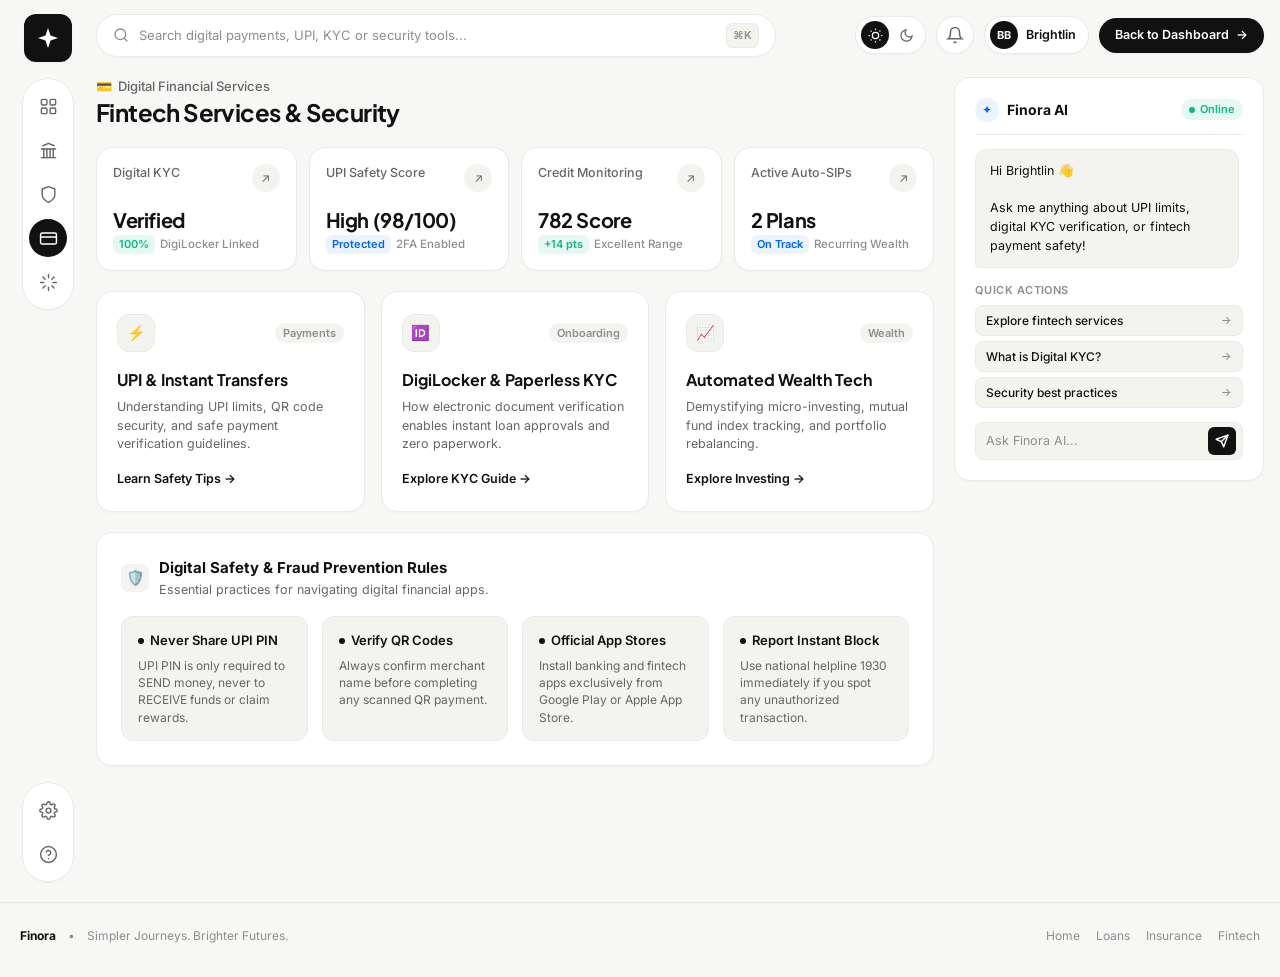
==== fintech.html @ ae412cf6 "feat: redesign Finora dashboard with minimalist SaaS UI, black CTAs, journey centerpiece and integra" ====
<!DOCTYPE html>
<html lang="en">
<head>
  <meta charset="UTF-8">
  <meta name="viewport" content="width=device-width, initial-scale=1.0">
  <meta name="description" content="Finora Fintech — Explore digital financial services, payments, and modern fintech tools with transparent AI guidance.">
  <meta name="theme-color" content="#F7F7F5">
  <title>Fintech Services — Finora | AI-Powered Financial Journeys</title>
  
  <!-- Core & Responsive Stylesheets -->
  <link rel="stylesheet" href="css/style.css">
  <link rel="stylesheet" href="css/responsive.css">
</head>
<body>

  <div class="app-container">

    <!-- MASTER DASHBOARD VIEWPORT -->
    <div class="dashboard-viewport">

      <!-- LEFT FLOATING SIDEBAR DOCK -->
      <aside class="sidebar-dock" aria-label="Finora Main Navigation">
        <!-- Logo Pill -->
        <a href="index.html" class="sidebar-logo-pill" aria-label="Finora Home">
          <svg class="sidebar-logo-svg" viewBox="0 0 24 24" fill="none" xmlns="http://www.w3.org/2000/svg">
            <path d="M12 2L14.5 9.5L22 12L14.5 14.5L12 22L9.5 14.5L2 12L9.5 9.5L12 2Z" fill="currentColor"/>
          </svg>
        </a>

        <!-- Primary Navigation Icons Container -->
        <nav class="sidebar-nav-container" aria-label="Platform Views">
          <a href="index.html" class="sidebar-btn" data-tooltip="Dashboard Overview" aria-label="Home Overview">
            <svg viewBox="0 0 24 24" fill="none" stroke="currentColor" stroke-linecap="round" stroke-linejoin="round">
              <rect x="3" y="3" width="7" height="7" rx="1.5"></rect>
              <rect x="14" y="3" width="7" height="7" rx="1.5"></rect>
              <rect x="14" y="14" width="7" height="7" rx="1.5"></rect>
              <rect x="3" y="14" width="7" height="7" rx="1.5"></rect>
            </svg>
          </a>

          <a href="loans.html" class="sidebar-btn" data-tooltip="Loans Journey" aria-label="Loans">
            <svg viewBox="0 0 24 24" fill="none" stroke="currentColor" stroke-linecap="round" stroke-linejoin="round">
              <line x1="3" y1="21" x2="21" y2="21"></line>
              <line x1="3" y1="10" x2="21" y2="10"></line>
              <polyline points="5 6 12 3 19 6"></polyline>
              <line x1="6" y1="10" x2="6" y2="21"></line>
              <line x1="10" y1="10" x2="10" y2="21"></line>
              <line x1="14" y1="10" x2="14" y2="21"></line>
              <line x1="18" y1="10" x2="18" y2="21"></line>
            </svg>
          </a>

          <a href="insurance.html" class="sidebar-btn" data-tooltip="Insurance Journey" aria-label="Insurance">
            <svg viewBox="0 0 24 24" fill="none" stroke="currentColor" stroke-linecap="round" stroke-linejoin="round">
              <path d="M12 22s8-4 8-10V5l-8-3-8 3v7c0 6 8 10 8 10z"></path>
            </svg>
          </a>

          <a href="fintech.html" class="sidebar-btn active" data-tooltip="Fintech Services" aria-current="page" aria-label="Fintech">
            <svg viewBox="0 0 24 24" fill="none" stroke="currentColor" stroke-linecap="round" stroke-linejoin="round">
              <rect x="2" y="5" width="20" height="14" rx="2"></rect>
              <line x1="2" y1="10" x2="22" y2="10"></line>
            </svg>
          </a>

          <a href="#aiSection" class="sidebar-btn" data-tooltip="Finora AI" id="sidebarAiTrigger" aria-label="AI Assistant">
            <svg viewBox="0 0 24 24" fill="none" stroke="currentColor" stroke-linecap="round" stroke-linejoin="round">
              <path d="M12 2v4M12 18v4M4.93 4.93l2.83 2.83M16.24 16.24l2.83 2.83M2 12h4M18 12h4M4.93 19.07l2.83-2.83M16.24 7.76l2.83-2.83"></path>
            </svg>
          </a>
        </nav>

        <!-- Sidebar Footer Controls -->
        <div class="sidebar-footer-nav" aria-label="Utility Controls">
          <button type="button" class="sidebar-btn" data-tooltip="Settings" aria-label="Settings">
            <svg viewBox="0 0 24 24" fill="none" stroke="currentColor" stroke-linecap="round" stroke-linejoin="round">
              <circle cx="12" cy="12" r="3"></circle>
              <path d="M19.4 15a1.65 1.65 0 0 0 .33 1.82l.06.06a2 2 0 0 1 0 2.83 2 2 0 0 1-2.83 0l-.06-.06a1.65 1.65 0 0 0-1.82-.33 1.65 1.65 0 0 0-1 1.51V21a2 2 0 0 1-2 2 2 2 0 0 1-2-2v-.09A1.65 1.65 0 0 0 9 19.4a1.65 1.65 0 0 0-1.82.33l-.06.06a2 2 0 0 1-2.83 0 2 2 0 0 1 0-2.83l.06-.06a1.65 1.65 0 0 0 .33-1.82 1.65 1.65 0 0 0-1.51-1H3a2 2 0 0 1-2-2 2 2 0 0 1 2-2h.09A1.65 1.65 0 0 0 4.6 9a1.65 1.65 0 0 0-.33-1.82l-.06-.06a2 2 0 0 1 0-2.83 2 2 0 0 1 2.83 0l.06.06a1.65 1.65 0 0 0 1.82.33H9a1.65 1.65 0 0 0 1-1.51V3a2 2 0 0 1 2-2 2 2 0 0 1 2 2v.09a1.65 1.65 0 0 0 1 1.51 1.65 1.65 0 0 0 1.82-.33l.06-.06a2 2 0 0 1 2.83 0 2 2 0 0 1 0 2.83l-.06.06a1.65 1.65 0 0 0-.33 1.82V9a1.65 1.65 0 0 0 1.51 1H21a2 2 0 0 1 2 2 2 2 0 0 1-2 2h-.09a1.65 1.65 0 0 0-1.51 1z"></path>
            </svg>
          </button>
          <button type="button" class="sidebar-btn" data-tooltip="Help & Documentation" aria-label="Help">
            <svg viewBox="0 0 24 24" fill="none" stroke="currentColor" stroke-linecap="round" stroke-linejoin="round">
              <circle cx="12" cy="12" r="10"></circle>
              <path d="M9.09 9a3 3 0 0 1 5.83 1c0 2-3 3-3 3"></path>
              <line x1="12" y1="17" x2="12.01" y2="17"></line>
            </svg>
          </button>
        </div>
      </aside>

      <!-- MAIN FLOW -->
      <div class="dashboard-main-flow">

        <!-- TOP PILL HEADER -->
        <header class="top-pill-header" role="banner">
          <div class="header-left-search">
            <div class="search-pill-container">
              <svg class="search-pill-icon" viewBox="0 0 24 24" fill="none" stroke="currentColor" stroke-width="2" stroke-linecap="round" stroke-linejoin="round">
                <circle cx="11" cy="11" r="8"></circle>
                <line x1="21" y1="21" x2="16.65" y2="16.65"></line>
              </svg>
              <input type="search" id="globalSearchInput" class="search-pill-input" placeholder="Search digital payments, UPI, KYC or security tools..." aria-label="Search topics">
              <span class="search-shortcut-badge">⌘K</span>
            </div>
          </div>

          <div class="header-right-actions">
            <!-- Day / Night Pill Toggle -->
            <div class="theme-pill-toggle" role="radiogroup" aria-label="Theme Selection">
              <button type="button" class="theme-mode-btn active" id="themeLightBtn" aria-label="Light Mode">
                <svg width="15" height="15" viewBox="0 0 24 24" fill="none" stroke="currentColor" stroke-width="2">
                  <circle cx="12" cy="12" r="5"></circle>
                  <line x1="12" y1="1" x2="12" y2="3"></line>
                  <line x1="12" y1="21" x2="12" y2="23"></line>
                  <line x1="4.22" y1="4.22" x2="5.64" y2="5.64"></line>
                  <line x1="18.36" y1="18.36" x2="19.78" y2="19.78"></line>
                  <line x1="1" y1="12" x2="3" y2="12"></line>
                  <line x1="21" y1="12" x2="23" y2="12"></line>
                  <line x1="4.22" y1="19.78" x2="5.64" y2="18.36"></line>
                  <line x1="18.36" y1="5.64" x2="19.78" y2="4.22"></line>
                </svg>
              </button>
              <button type="button" class="theme-mode-btn" id="themeDarkBtn" aria-label="Dark Mode">
                <svg width="15" height="15" viewBox="0 0 24 24" fill="none" stroke="currentColor" stroke-width="2">
                  <path d="M21 12.79A9 9 0 1 1 11.21 3 7 7 0 0 0 21 12.79z"></path>
                </svg>
              </button>
            </div>

            <!-- Notification -->
            <button type="button" class="header-icon-pill" aria-label="Notifications">
              <svg width="18" height="18" viewBox="0 0 24 24" fill="none" stroke="currentColor" stroke-width="2">
                <path d="M18 8A6 6 0 0 0 6 8c0 7-3 9-3 9h18s-3-2-3-9"></path>
                <path d="M13.73 21a2 2 0 0 1-3.46 0"></path>
              </svg>
            </button>

            <!-- User Profile Pill -->
            <div class="user-profile-pill" tabindex="0" role="button" aria-label="User Brightlin">
              <div class="user-avatar-circle">BB</div>
              <span class="user-pill-name">Brightlin</span>
            </div>

            <!-- Primary Black CTA -->
            <a href="index.html" class="header-action-btn-black">
              <span>Back to Dashboard</span>
              <span aria-hidden="true">→</span>
            </a>
          </div>
        </header>

        <!-- 2-COLUMN CONTAINER -->
        <div class="dashboard-grid-container">
          
          <main class="dashboard-center-column">
            
            <div class="dashboard-heading-row">
              <div class="dashboard-heading-group">
                <div class="dashboard-greeting-eyebrow">
                  <span>💳</span>
                  <span>Digital Financial Services</span>
                </div>
                <h1 class="dashboard-page-title">Fintech Services & Security</h1>
              </div>
            </div>

            <!-- 4-Card Overview Row -->
            <section class="metrics-row-grid">
              <article class="metric-card">
                <div class="metric-card-top">
                  <span class="metric-label">Digital KYC</span>
                  <span class="metric-arrow-badge">↗</span>
                </div>
                <div class="metric-value-group">
                  <span class="metric-main-value">Verified</span>
                  <div class="metric-sub-delta">
                    <span class="metric-delta-tag tag-green">100%</span>
                    <span>DigiLocker Linked</span>
                  </div>
                </div>
              </article>

              <article class="metric-card">
                <div class="metric-card-top">
                  <span class="metric-label">UPI Safety Score</span>
                  <span class="metric-arrow-badge">↗</span>
                </div>
                <div class="metric-value-group">
                  <span class="metric-main-value">High (98/100)</span>
                  <div class="metric-sub-delta">
                    <span class="metric-delta-tag tag-blue">Protected</span>
                    <span>2FA Enabled</span>
                  </div>
                </div>
              </article>

              <article class="metric-card">
                <div class="metric-card-top">
                  <span class="metric-label">Credit Monitoring</span>
                  <span class="metric-arrow-badge">↗</span>
                </div>
                <div class="metric-value-group">
                  <span class="metric-main-value">782 Score</span>
                  <div class="metric-sub-delta">
                    <span class="metric-delta-tag tag-green">+14 pts</span>
                    <span>Excellent Range</span>
                  </div>
                </div>
              </article>

              <article class="metric-card">
                <div class="metric-card-top">
                  <span class="metric-label">Active Auto-SIPs</span>
                  <span class="metric-arrow-badge">↗</span>
                </div>
                <div class="metric-value-group">
                  <span class="metric-main-value">2 Plans</span>
                  <div class="metric-sub-delta">
                    <span class="metric-delta-tag tag-blue">On Track</span>
                    <span>Recurring Wealth</span>
                  </div>
                </div>
              </article>
            </section>

            <!-- Product Areas -->
            <section class="product-areas-grid">
              <div class="product-saas-card">
                <div class="product-card-top-row">
                  <div class="product-icon-wrap">⚡</div>
                  <span class="product-badge-subtle">Payments</span>
                </div>
                <div class="product-card-body">
                  <h3 class="product-card-title">UPI & Instant Transfers</h3>
                  <p class="product-card-desc">Understanding UPI limits, QR code security, and safe payment verification guidelines.</p>
                </div>
                <div class="product-card-action-link">
                  <span>Learn Safety Tips →</span>
                </div>
              </div>

              <div class="product-saas-card">
                <div class="product-card-top-row">
                  <div class="product-icon-wrap">🆔</div>
                  <span class="product-badge-subtle">Onboarding</span>
                </div>
                <div class="product-card-body">
                  <h3 class="product-card-title">DigiLocker & Paperless KYC</h3>
                  <p class="product-card-desc">How electronic document verification enables instant loan approvals and zero paperwork.</p>
                </div>
                <div class="product-card-action-link">
                  <span>Explore KYC Guide →</span>
                </div>
              </div>

              <div class="product-saas-card">
                <div class="product-card-top-row">
                  <div class="product-icon-wrap">📈</div>
                  <span class="product-badge-subtle">Wealth</span>
                </div>
                <div class="product-card-body">
                  <h3 class="product-card-title">Automated Wealth Tech</h3>
                  <p class="product-card-desc">Demystifying micro-investing, mutual fund index tracking, and portfolio rebalancing.</p>
                </div>
                <div class="product-card-action-link">
                  <span>Explore Investing →</span>
                </div>
              </div>
            </section>

            <!-- Transparency Card -->
            <section class="transparency-clean-card">
              <div class="transparency-header">
                <div class="transparency-icon">🛡️</div>
                <div class="transparency-title-wrap">
                  <h2 class="transparency-title">Digital Safety & Fraud Prevention Rules</h2>
                  <p class="transparency-sub">Essential practices for navigating digital financial apps.</p>
                </div>
              </div>

              <div class="transparency-grid-4">
                <div class="transparency-item">
                  <h3 class="transparency-item-title">Never Share UPI PIN</h3>
                  <p class="transparency-item-desc">UPI PIN is only required to SEND money, never to RECEIVE funds or claim rewards.</p>
                </div>
                <div class="transparency-item">
                  <h3 class="transparency-item-title">Verify QR Codes</h3>
                  <p class="transparency-item-desc">Always confirm merchant name before completing any scanned QR payment.</p>
                </div>
                <div class="transparency-item">
                  <h3 class="transparency-item-title">Official App Stores</h3>
                  <p class="transparency-item-desc">Install banking and fintech apps exclusively from Google Play or Apple App Store.</p>
                </div>
                <div class="transparency-item">
                  <h3 class="transparency-item-title">Report Instant Block</h3>
                  <p class="transparency-item-desc">Use national helpline 1930 immediately if you spot any unauthorized transaction.</p>
                </div>
              </div>
            </section>

          </main>

          <!-- RIGHT COLUMN AI COMPANION -->
          <aside class="dashboard-right-column" id="aiSection">
            <div class="ai-companion-card">
              <div class="ai-card-header">
                <div class="ai-header-brand">
                  <div class="ai-sparkle-dot">✦</div>
                  <span class="ai-card-title">Finora AI</span>
                </div>
                <div class="ai-status-badge">
                  <span class="ai-status-pulse"></span>
                  <span>Online</span>
                </div>
              </div>

              <div class="ai-dialogue-body" id="homeAiChatBody">
                <div class="ai-msg-bubble">
                  Hi Brightlin 👋<br><br>
                  Ask me anything about UPI limits, digital KYC verification, or fintech payment safety!
                </div>
              </div>

              <div class="ai-chips-container">
                <span class="ai-chips-label">Quick actions</span>
                <div class="ai-chips-list">
                  <button type="button" class="ai-chip-pill" data-intent="Explore fintech">
                    <span>Explore fintech services</span>
                    <span class="chip-arrow">→</span>
                  </button>
                  <button type="button" class="ai-chip-pill" data-intent="Explain a financial term">
                    <span>What is Digital KYC?</span>
                    <span class="chip-arrow">→</span>
                  </button>
                  <button type="button" class="ai-chip-pill" data-intent="Help me prepare">
                    <span>Security best practices</span>
                    <span class="chip-arrow">→</span>
                  </button>
                </div>
              </div>

              <form class="ai-chat-input-form" id="homeAiForm">
                <input type="text" id="homeAiInput" class="ai-chat-text-input" placeholder="Ask Finora AI...">
                <button type="submit" class="ai-send-btn-black" aria-label="Send">
                  <svg width="14" height="14" viewBox="0 0 24 24" fill="none" stroke="currentColor" stroke-width="2.5" stroke-linecap="round" stroke-linejoin="round">
                    <line x1="22" y1="2" x2="11" y2="13"></line>
                    <polygon points="22 2 15 22 11 13 2 9 22 2"></polygon>
                  </svg>
                </button>
              </form>
            </div>
          </aside>

        </div>

      </div>

    </div>

    <!-- FOOTER -->
    <footer class="dashboard-site-footer">
      <div class="footer-left-brand">
        <span class="footer-brand-title">Finora</span>
        <span>•</span>
        <span>Simpler Journeys. Brighter Futures.</span>
      </div>
      <nav class="footer-nav-links">
        <a href="index.html">Home</a>
        <a href="loans.html">Loans</a>
        <a href="insurance.html">Insurance</a>
        <a href="fintech.html">Fintech</a>
      </nav>
    </footer>

    <!-- MOBILE DOCK -->
    <nav class="mobile-bottom-dock">
      <a href="index.html" class="mobile-dock-btn">
        <svg viewBox="0 0 24 24" fill="none" stroke="currentColor" stroke-width="2">
          <rect x="3" y="3" width="7" height="7" rx="1.5"></rect>
          <rect x="14" y="3" width="7" height="7" rx="1.5"></rect>
          <rect x="14" y="14" width="7" height="7" rx="1.5"></rect>
          <rect x="3" y="14" width="7" height="7" rx="1.5"></rect>
        </svg>
        <span>Home</span>
      </a>
      <a href="loans.html" class="mobile-dock-btn">
        <svg viewBox="0 0 24 24" fill="none" stroke="currentColor" stroke-width="2">
          <line x1="3" y1="21" x2="21" y2="21"></line>
          <polyline points="5 6 12 3 19 6"></polyline>
        </svg>
        <span>Loans</span>
      </a>
      <a href="fintech.html" class="mobile-dock-btn active">
        <svg viewBox="0 0 24 24" fill="none" stroke="currentColor" stroke-width="2">
          <rect x="2" y="5" width="20" height="14" rx="2"></rect>
        </svg>
        <span>Fintech</span>
      </a>
    </nav>

  </div>

  <script src="js/main.js"></script>
</body>
</html>
---- css/style.css ----
/* ==========================================================================
   FINORA DESIGN SYSTEM & CORE STYLES — PREMIUM MINIMALIST SAAS EDITION
   Inspired by Reference High-End Dashboard Philosophy (Cilo Design)
   Predominantly White/Off-White Surfaces, Black Primary Controls,
   Crisp Typography, Generous White Space, Subtle Finora Accents.
   ========================================================================== */

@import url('https://fonts.googleapis.com/css2?family=Inter:wght@300;400;500;600;700;800&family=Plus+Jakarta+Sans:wght@400;500;600;700;800&display=swap');

/* --------------------------------------------------------------------------
   1. CSS VARIABLES & DESIGN TOKENS
   -------------------------------------------------------------------------- */
:root {
  /* Surface & Background Colors */
  --bg-app: #F7F7F5;
  --bg-surface: #FFFFFF;
  --bg-surface-subtle: #F3F3F0;
  --bg-surface-hover: #ECECE8;
  --bg-pill: #FFFFFF;
  --bg-pill-active: #111111;

  /* Text & Typography Colors */
  --text-primary: #111111;
  --text-secondary: #666666;
  --text-muted: #8E8E8E;
  --text-light: #B5B5B5;
  --text-inverse: #FFFFFF;
  --text-inverse-muted: #A3A3A3;

  /* Primary Button & Control Colors */
  --btn-primary-bg: #111111;
  --btn-primary-text: #FFFFFF;
  --btn-primary-hover: #262626;
  --btn-primary-active: #000000;

  --btn-secondary-bg: #FFFFFF;
  --btn-secondary-border: #E2E2DC;
  --btn-secondary-text: #111111;
  --btn-secondary-hover: #F7F7F5;

  /* Subtle Finora Accents (Strictly Guidance & Indicators) */
  --accent-blue: #0066FF;
  --accent-blue-subtle: rgba(0, 102, 255, 0.08);
  --accent-cyan: #06B6D4;
  --accent-emerald: #10B981;
  --accent-emerald-subtle: rgba(16, 185, 129, 0.1);
  --accent-amber: #F59E0B;
  --accent-amber-subtle: rgba(245, 158, 11, 0.1);
  --accent-rose: #EF4444;
  --accent-rose-subtle: rgba(239, 68, 68, 0.1);

  /* Borders & Dividers */
  --border-subtle: #EAEAE6;
  --border-default: #E2E2DC;
  --border-strong: #D1D1C7;
  --border-focus: #111111;

  /* Shadows (Ultra-Soft & Elevated) */
  --shadow-xs: 0 1px 2px rgba(0, 0, 0, 0.03);
  --shadow-sm: 0 1px 3px rgba(0, 0, 0, 0.04), 0 1px 2px rgba(0, 0, 0, 0.02);
  --shadow-md: 0 4px 14px rgba(0, 0, 0, 0.04), 0 1px 3px rgba(0, 0, 0, 0.02);
  --shadow-lg: 0 10px 28px rgba(0, 0, 0, 0.06), 0 2px 6px rgba(0, 0, 0, 0.03);
  --shadow-float: 0 12px 36px rgba(0, 0, 0, 0.08);

  /* Radii */
  --radius-xs: 6px;
  --radius-sm: 8px;
  --radius-md: 12px;
  --radius-lg: 16px;
  --radius-xl: 20px;
  --radius-2xl: 28px;
  --radius-full: 9999px;

  /* Fonts */
  --font-base: 'Inter', -apple-system, BlinkMacSystemFont, 'Segoe UI', Roboto, sans-serif;
  --font-display: 'Plus Jakarta Sans', 'Inter', sans-serif;

  /* Layout Measurements */
  --header-height: 68px;
  --sidebar-width: 68px;
  --ai-panel-width: 340px;
  --container-max: 1540px;

  /* Transitions */
  --trans-fast: 0.14s ease;
  --trans-smooth: 0.24s cubic-bezier(0.16, 1, 0.3, 1);
}

/* Dark Theme Overrides */
[data-theme="dark"] {
  --bg-app: #0C0D11;
  --bg-surface: #14161E;
  --bg-surface-subtle: #1C1E29;
  --bg-surface-hover: #242735;
  --bg-pill: #1A1D27;
  --bg-pill-active: #FFFFFF;

  --text-primary: #F3F4F6;
  --text-secondary: #9CA3AF;
  --text-muted: #6B7280;
  --text-light: #4B5563;
  --text-inverse: #0C0D11;
  --text-inverse-muted: #4B5563;

  --btn-primary-bg: #F3F4F6;
  --btn-primary-text: #0C0D11;
  --btn-primary-hover: #E5E7EB;
  --btn-primary-active: #FFFFFF;

  --btn-secondary-bg: #14161E;
  --btn-secondary-border: #2B2F40;
  --btn-secondary-text: #F3F4F6;
  --btn-secondary-hover: #1C1E29;

  --border-subtle: #232736;
  --border-default: #2B2F40;
  --border-strong: #383D52;
  --border-focus: #F3F4F6;

  --shadow-xs: 0 1px 2px rgba(0, 0, 0, 0.4);
  --shadow-sm: 0 2px 6px rgba(0, 0, 0, 0.3);
  --shadow-md: 0 6px 18px rgba(0, 0, 0, 0.4);
  --shadow-lg: 0 12px 32px rgba(0, 0, 0, 0.5);
  --shadow-float: 0 16px 40px rgba(0, 0, 0, 0.6);
}

/* --------------------------------------------------------------------------
   2. GLOBAL RESET & BASE STYLES
   -------------------------------------------------------------------------- */
*, *::before, *::after {
  box-sizing: border-box;
  margin: 0;
  padding: 0;
}

html {
  scroll-behavior: smooth;
  font-size: 15px;
  -webkit-text-size-adjust: 100%;
}

body {
  font-family: var(--font-base);
  background-color: var(--bg-app);
  color: var(--text-primary);
  line-height: 1.5;
  -webkit-font-smoothing: antialiased;
  -moz-osx-font-smoothing: grayscale;
  min-height: 100vh;
  overflow-x: hidden;
  transition: background-color var(--trans-smooth), color var(--trans-smooth);
}

a {
  color: inherit;
  text-decoration: none;
}

button, input, select, textarea {
  font-family: inherit;
  font-size: inherit;
  color: inherit;
}

button {
  cursor: pointer;
  border: none;
  background: none;
  outline: none;
}

img, svg {
  display: block;
  flex-shrink: 0;
}

/* --------------------------------------------------------------------------
   3. APP CONTAINER & MASTER DASHBOARD LAYOUT
   -------------------------------------------------------------------------- */
.app-container {
  min-height: 100vh;
  display: flex;
  flex-direction: column;
  background-color: var(--bg-app);
}

.dashboard-viewport {
  display: flex;
  width: 100%;
  max-width: var(--container-max);
  margin: 0 auto;
  padding: 16px 20px 24px;
  gap: 20px;
  flex: 1;
}

/* --------------------------------------------------------------------------
   4. SLEEK FLOATING SIDEBAR (Reference Cilo Inspired)
   -------------------------------------------------------------------------- */
.sidebar-dock {
  width: 64px;
  display: flex;
  flex-direction: column;
  align-items: center;
  gap: 16px;
  flex-shrink: 0;
  position: sticky;
  top: 16px;
  height: calc(100vh - 32px);
  z-index: 50;
}

.sidebar-logo-pill {
  width: 48px;
  height: 48px;
  border-radius: var(--radius-md);
  background: var(--btn-primary-bg);
  color: var(--btn-primary-text);
  display: flex;
  align-items: center;
  justify-content: center;
  transition: transform var(--trans-smooth), box-shadow var(--trans-smooth);
  box-shadow: var(--shadow-sm);
  text-decoration: none;
}

.sidebar-logo-pill:hover {
  transform: scale(1.04);
}

.sidebar-logo-svg {
  width: 24px;
  height: 24px;
}

.sidebar-nav-container {
  width: 52px;
  background: var(--bg-surface);
  border: 1px solid var(--border-subtle);
  border-radius: var(--radius-full);
  padding: 8px 0;
  display: flex;
  flex-direction: column;
  align-items: center;
  gap: 6px;
  box-shadow: var(--shadow-xs);
  transition: background-color var(--trans-smooth), border-color var(--trans-smooth);
}

.sidebar-btn {
  width: 38px;
  height: 38px;
  border-radius: var(--radius-full);
  display: flex;
  align-items: center;
  justify-content: center;
  color: var(--text-secondary);
  transition: all var(--trans-fast);
  position: relative;
  text-decoration: none;
}

.sidebar-btn svg {
  width: 19px;
  height: 19px;
  stroke-width: 1.8;
}

.sidebar-btn:hover {
  color: var(--text-primary);
  background: var(--bg-surface-subtle);
  transform: translateY(-1px);
}

.sidebar-btn.active {
  background: var(--text-primary);
  color: var(--bg-surface);
  box-shadow: var(--shadow-xs);
}

[data-theme="dark"] .sidebar-btn.active {
  background: #FFFFFF;
  color: #111111;
}

/* Tooltip on Sidebar Buttons */
.sidebar-btn[data-tooltip]::after {
  content: attr(data-tooltip);
  position: absolute;
  left: calc(100% + 12px);
  top: 50%;
  transform: translateY(-50%) scale(0.95);
  background: var(--btn-primary-bg);
  color: var(--btn-primary-text);
  padding: 5px 10px;
  border-radius: var(--radius-xs);
  font-size: 11px;
  font-weight: 500;
  white-space: nowrap;
  pointer-events: none;
  opacity: 0;
  transition: all var(--trans-fast);
  box-shadow: var(--shadow-md);
  z-index: 100;
}

.sidebar-btn[data-tooltip]:hover::after {
  opacity: 1;
  transform: translateY(-50%) scale(1);
}

.sidebar-footer-nav {
  margin-top: auto;
  width: 52px;
  background: var(--bg-surface);
  border: 1px solid var(--border-subtle);
  border-radius: var(--radius-full);
  padding: 8px 0;
  display: flex;
  flex-direction: column;
  align-items: center;
  gap: 6px;
  box-shadow: var(--shadow-xs);
}

/* --------------------------------------------------------------------------
   5. DASHBOARD MAIN VIEWPORT (HEADER + CENTER CONTENT + AI RIGHT PANEL)
   -------------------------------------------------------------------------- */
.dashboard-main-flow {
  flex: 1;
  display: flex;
  flex-direction: column;
  gap: 20px;
  min-width: 0;
}

/* --------------------------------------------------------------------------
   6. MINIMAL TOP HEADER (Reference Cilo Inspired)
   -------------------------------------------------------------------------- */
.top-pill-header {
  display: flex;
  align-items: center;
  justify-content: space-between;
  gap: 16px;
  width: 100%;
}

.header-left-search {
  display: flex;
  align-items: center;
  gap: 12px;
  flex: 1;
  max-width: 680px;
}

.search-pill-container {
  width: 100%;
  display: flex;
  align-items: center;
  background: var(--bg-surface);
  border: 1px solid var(--border-subtle);
  border-radius: var(--radius-full);
  padding: 8px 16px;
  gap: 10px;
  box-shadow: var(--shadow-xs);
  transition: border-color var(--trans-fast), box-shadow var(--trans-fast);
}

.search-pill-container:focus-within {
  border-color: var(--border-focus);
  box-shadow: 0 0 0 3px rgba(0, 0, 0, 0.05);
}

[data-theme="dark"] .search-pill-container:focus-within {
  box-shadow: 0 0 0 3px rgba(255, 255, 255, 0.1);
}

.search-pill-icon {
  color: var(--text-muted);
  width: 16px;
  height: 16px;
}

.search-pill-input {
  flex: 1;
  border: none;
  background: transparent;
  color: var(--text-primary);
  font-size: 13.5px;
  outline: none;
}

.search-pill-input::placeholder {
  color: var(--text-muted);
  font-size: 13px;
}

.search-shortcut-badge {
  font-size: 11px;
  font-weight: 600;
  color: var(--text-muted);
  background: var(--bg-surface-subtle);
  padding: 3px 6px;
  border-radius: var(--radius-xs);
  border: 1px solid var(--border-subtle);
  letter-spacing: 0.02em;
}

/* Header Right Actions */
.header-right-actions {
  display: flex;
  align-items: center;
  gap: 10px;
}

.team-avatar-pill {
  display: flex;
  align-items: center;
  background: var(--bg-surface);
  border: 1px solid var(--border-subtle);
  border-radius: var(--radius-full);
  padding: 4px 10px 4px 6px;
  gap: 4px;
  box-shadow: var(--shadow-xs);
}

.avatar-stack {
  display: flex;
  align-items: center;
}

.avatar-img-sm {
  width: 26px;
  height: 26px;
  border-radius: var(--radius-full);
  border: 2px solid var(--bg-surface);
  margin-left: -6px;
  object-fit: cover;
  background: var(--bg-surface-hover);
  display: flex;
  align-items: center;
  justify-content: center;
  font-size: 10px;
  font-weight: 700;
  color: var(--text-secondary);
}

.avatar-img-sm:first-child {
  margin-left: 0;
}

.avatar-more-count {
  font-size: 11.5px;
  font-weight: 600;
  color: var(--text-secondary);
  margin-left: 4px;
}

/* Day/Night Theme Pill Toggle */
.theme-pill-toggle {
  display: flex;
  align-items: center;
  background: var(--bg-surface);
  border: 1px solid var(--border-subtle);
  border-radius: var(--radius-full);
  padding: 4px 5px;
  gap: 3px;
  box-shadow: var(--shadow-xs);
}

.theme-mode-btn {
  width: 28px;
  height: 28px;
  border-radius: var(--radius-full);
  display: flex;
  align-items: center;
  justify-content: center;
  color: var(--text-secondary);
  transition: all var(--trans-fast);
}

.theme-mode-btn.active {
  background: var(--btn-primary-bg);
  color: var(--btn-primary-text);
}

.header-icon-pill {
  width: 38px;
  height: 38px;
  border-radius: var(--radius-full);
  background: var(--bg-surface);
  border: 1px solid var(--border-subtle);
  display: flex;
  align-items: center;
  justify-content: center;
  color: var(--text-secondary);
  position: relative;
  box-shadow: var(--shadow-xs);
  transition: all var(--trans-fast);
}

.header-icon-pill:hover {
  color: var(--text-primary);
  background: var(--bg-surface-subtle);
}

.header-icon-pill .unread-indicator {
  position: absolute;
  top: 9px;
  right: 10px;
  width: 6px;
  height: 6px;
  border-radius: var(--radius-full);
  background: var(--accent-rose);
}

.user-profile-pill {
  display: flex;
  align-items: center;
  background: var(--bg-surface);
  border: 1px solid var(--border-subtle);
  border-radius: var(--radius-full);
  padding: 4px 12px 4px 5px;
  gap: 8px;
  box-shadow: var(--shadow-xs);
  cursor: pointer;
  transition: all var(--trans-fast);
}

.user-profile-pill:hover {
  background: var(--bg-surface-subtle);
  border-color: var(--border-default);
}

.user-avatar-circle {
  width: 28px;
  height: 28px;
  border-radius: var(--radius-full);
  background: var(--text-primary);
  color: var(--bg-surface);
  font-size: 11px;
  font-weight: 700;
  display: flex;
  align-items: center;
  justify-content: center;
}

[data-theme="dark"] .user-avatar-circle {
  background: #FFFFFF;
  color: #111111;
}

.user-pill-name {
  font-size: 12.5px;
  font-weight: 600;
  color: var(--text-primary);
}

.header-action-btn-black {
  display: inline-flex;
  align-items: center;
  gap: 7px;
  background: var(--btn-primary-bg);
  color: var(--btn-primary-text);
  padding: 8px 16px;
  border-radius: var(--radius-full);
  font-size: 12.5px;
  font-weight: 600;
  box-shadow: var(--shadow-sm);
  transition: all var(--trans-fast);
}

.header-action-btn-black:hover {
  background: var(--btn-primary-hover);
  transform: translateY(-1px);
}

/* --------------------------------------------------------------------------
   7. DASHBOARD 2-COLUMN MAIN CONTENT (CENTER + RIGHT AI PANEL)
   -------------------------------------------------------------------------- */
.dashboard-grid-container {
  display: grid;
  grid-template-columns: 1fr var(--ai-panel-width);
  gap: 20px;
  align-items: start;
}

.dashboard-center-column {
  display: flex;
  flex-direction: column;
  gap: 20px;
  min-width: 0;
}

.dashboard-right-column {
  display: flex;
  flex-direction: column;
  gap: 20px;
  position: sticky;
  top: 16px;
}

/* --------------------------------------------------------------------------
   8. GREETING & TITLE HEADER ROW
   -------------------------------------------------------------------------- */
.dashboard-heading-row {
  display: flex;
  align-items: flex-end;
  justify-content: space-between;
  gap: 16px;
}

.dashboard-heading-group {
  display: flex;
  flex-direction: column;
  gap: 2px;
}

.dashboard-greeting-eyebrow {
  font-size: 13px;
  font-weight: 500;
  color: var(--text-secondary);
  display: flex;
  align-items: center;
  gap: 6px;
}

.dashboard-page-title {
  font-family: var(--font-display);
  font-size: 24px;
  font-weight: 700;
  color: var(--text-primary);
  letter-spacing: -0.025em;
  line-height: 1.2;
}

.dashboard-heading-controls {
  display: flex;
  align-items: center;
  gap: 8px;
}

.pill-icon-control {
  width: 36px;
  height: 36px;
  border-radius: var(--radius-full);
  background: var(--bg-surface);
  border: 1px solid var(--border-subtle);
  display: flex;
  align-items: center;
  justify-content: center;
  color: var(--text-secondary);
  box-shadow: var(--shadow-xs);
  transition: all var(--trans-fast);
}

.pill-icon-control:hover {
  background: var(--bg-surface-subtle);
  color: var(--text-primary);
}

.btn-black-compact {
  display: inline-flex;
  align-items: center;
  gap: 6px;
  background: var(--btn-primary-bg);
  color: var(--btn-primary-text);
  padding: 8px 14px;
  border-radius: var(--radius-sm);
  font-size: 12.5px;
  font-weight: 600;
  transition: all var(--trans-fast);
  box-shadow: var(--shadow-xs);
}

.btn-black-compact:hover {
  background: var(--btn-primary-hover);
  transform: translateY(-1px);
}

/* --------------------------------------------------------------------------
   9. 4-METRIC OVERVIEW ROW (Reference Cilo Inspired Cards)
   -------------------------------------------------------------------------- */
.metrics-row-grid {
  display: grid;
  grid-template-columns: repeat(4, 1fr);
  gap: 16px;
}

.metric-card {
  background: var(--bg-surface);
  border: 1px solid var(--border-subtle);
  border-radius: var(--radius-lg);
  padding: 18px 20px;
  display: flex;
  flex-direction: column;
  justify-content: space-between;
  min-height: 124px;
  box-shadow: var(--shadow-xs);
  transition: transform var(--trans-smooth), box-shadow var(--trans-smooth), border-color var(--trans-smooth);
  position: relative;
}

.metric-card:hover {
  transform: translateY(-2px);
  box-shadow: var(--shadow-md);
  border-color: var(--border-default);
}

.metric-card-top {
  display: flex;
  align-items: flex-start;
  justify-content: space-between;
  gap: 8px;
}

.metric-label {
  font-size: 12.5px;
  font-weight: 500;
  color: var(--text-secondary);
}

.metric-arrow-badge {
  width: 28px;
  height: 28px;
  border-radius: var(--radius-full);
  background: var(--bg-surface-subtle);
  display: flex;
  align-items: center;
  justify-content: center;
  color: var(--text-secondary);
  font-size: 12px;
  transition: all var(--trans-fast);
}

.metric-card:hover .metric-arrow-badge {
  background: var(--btn-primary-bg);
  color: var(--btn-primary-text);
  transform: rotate(45deg);
}

.metric-value-group {
  margin-top: 8px;
  display: flex;
  flex-direction: column;
  gap: 4px;
}

.metric-main-value {
  font-family: var(--font-display);
  font-size: 22px;
  font-weight: 700;
  color: var(--text-primary);
  letter-spacing: -0.02em;
  line-height: 1.15;
}

.metric-sub-delta {
  display: inline-flex;
  align-items: center;
  gap: 5px;
  font-size: 11.5px;
  font-weight: 500;
  color: var(--text-muted);
}

.metric-delta-tag {
  display: inline-flex;
  align-items: center;
  gap: 3px;
  font-size: 11px;
  font-weight: 600;
  padding: 1px 6px;
  border-radius: var(--radius-xs);
}

.metric-delta-tag.tag-green {
  background: var(--accent-emerald-subtle);
  color: var(--accent-emerald);
}

.metric-delta-tag.tag-blue {
  background: var(--accent-blue-subtle);
  color: var(--accent-blue);
}

.metric-delta-tag.tag-amber {
  background: var(--accent-amber-subtle);
  color: var(--accent-amber);
}

/* --------------------------------------------------------------------------
   10. FINANCIAL JOURNEY VISUAL CENTERPIECE
   -------------------------------------------------------------------------- */
.journey-centerpiece-card {
  background: var(--bg-surface);
  border: 1px solid var(--border-subtle);
  border-radius: var(--radius-lg);
  padding: 24px;
  box-shadow: var(--shadow-xs);
  display: flex;
  flex-direction: column;
  gap: 20px;
  transition: border-color var(--trans-smooth), box-shadow var(--trans-smooth);
}

.journey-card-header {
  display: flex;
  align-items: flex-start;
  justify-content: space-between;
  gap: 16px;
}

.journey-header-title-group {
  display: flex;
  flex-direction: column;
  gap: 3px;
}

.journey-card-title {
  font-family: var(--font-display);
  font-size: 17px;
  font-weight: 700;
  color: var(--text-primary);
  letter-spacing: -0.015em;
}

.journey-card-subtitle {
  font-size: 12.5px;
  color: var(--text-secondary);
}

.journey-progress-pill {
  display: inline-flex;
  align-items: center;
  gap: 6px;
  padding: 4px 10px;
  background: var(--bg-surface-subtle);
  border: 1px solid var(--border-subtle);
  border-radius: var(--radius-full);
  font-size: 11.5px;
  font-weight: 600;
  color: var(--text-secondary);
}

.journey-progress-pill .progress-dot {
  width: 6px;
  height: 6px;
  border-radius: var(--radius-full);
  background: var(--accent-blue);
}

/* 5-Step Horizontal Stepper */
.journey-stepper-track {
  display: grid;
  grid-template-columns: repeat(5, 1fr);
  gap: 10px;
  position: relative;
}

.journey-step-btn {
  background: var(--bg-surface-subtle);
  border: 1px solid var(--border-subtle);
  border-radius: var(--radius-md);
  padding: 14px 12px;
  display: flex;
  flex-direction: column;
  align-items: flex-start;
  gap: 8px;
  text-align: left;
  transition: all var(--trans-smooth);
  position: relative;
  overflow: hidden;
}

.journey-step-btn:hover {
  background: var(--bg-surface-hover);
  border-color: var(--border-default);
  transform: translateY(-1px);
}

.journey-step-btn.active-step {
  background: var(--btn-primary-bg);
  border-color: var(--btn-primary-bg);
  color: var(--btn-primary-text);
  box-shadow: var(--shadow-sm);
}

[data-theme="dark"] .journey-step-btn.active-step {
  background: #FFFFFF;
  border-color: #FFFFFF;
  color: #111111;
}

.step-num-badge {
  font-size: 11px;
  font-weight: 700;
  letter-spacing: 0.05em;
  opacity: 0.6;
}

.step-title-text {
  font-size: 13.5px;
  font-weight: 600;
  line-height: 1.2;
}

.step-status-bar {
  width: 100%;
  height: 3px;
  border-radius: var(--radius-full);
  background: rgba(0, 0, 0, 0.08);
  margin-top: 4px;
  overflow: hidden;
}

.journey-step-btn.active-step .step-status-bar {
  background: rgba(255, 255, 255, 0.25);
}

[data-theme="dark"] .journey-step-btn.active-step .step-status-bar {
  background: rgba(0, 0, 0, 0.2);
}

.step-status-fill {
  height: 100%;
  background: var(--accent-blue);
  border-radius: var(--radius-full);
  transition: width var(--trans-smooth);
}

.journey-step-btn.active-step .step-status-fill {
  background: #FFFFFF;
}

[data-theme="dark"] .journey-step-btn.active-step .step-status-fill {
  background: #111111;
}

/* Active Step Dynamic Detail Box */
.journey-step-detail-box {
  background: var(--bg-surface-subtle);
  border: 1px solid var(--border-subtle);
  border-radius: var(--radius-md);
  padding: 18px 20px;
  display: flex;
  align-items: center;
  justify-content: space-between;
  gap: 20px;
}

.step-detail-text-group {
  display: flex;
  flex-direction: column;
  gap: 6px;
  flex: 1;
}

.step-detail-heading {
  font-size: 14.5px;
  font-weight: 700;
  color: var(--text-primary);
  display: flex;
  align-items: center;
  gap: 8px;
}

.step-detail-paragraph {
  font-size: 13px;
  color: var(--text-secondary);
  line-height: 1.5;
}

.step-detail-ai-tip {
  display: inline-flex;
  align-items: center;
  gap: 6px;
  font-size: 12px;
  font-weight: 500;
  color: var(--text-primary);
  background: var(--bg-surface);
  border: 1px solid var(--border-subtle);
  padding: 4px 10px;
  border-radius: var(--radius-sm);
  width: fit-content;
  margin-top: 4px;
}

.step-detail-ai-tip .tip-sparkle {
  color: var(--accent-blue);
}

.btn-journey-action-black {
  display: inline-flex;
  align-items: center;
  gap: 8px;
  background: var(--btn-primary-bg);
  color: var(--btn-primary-text);
  padding: 10px 18px;
  border-radius: var(--radius-sm);
  font-size: 13px;
  font-weight: 600;
  white-space: nowrap;
  box-shadow: var(--shadow-sm);
  transition: all var(--trans-fast);
}

.btn-journey-action-black:hover {
  background: var(--btn-primary-hover);
  transform: translateY(-1px);
}

/* --------------------------------------------------------------------------
   11. DUAL PERFORMANCE & MILESTONES SECTION (Chart & Cohort Breakdown)
   -------------------------------------------------------------------------- */
.dashboard-performance-grid {
  display: grid;
  grid-template-columns: 1.5fr 1fr;
  gap: 16px;
}

.performance-card {
  background: var(--bg-surface);
  border: 1px solid var(--border-subtle);
  border-radius: var(--radius-lg);
  padding: 20px;
  display: flex;
  flex-direction: column;
  gap: 16px;
  box-shadow: var(--shadow-xs);
}

.performance-card-header {
  display: flex;
  align-items: center;
  justify-content: space-between;
}

.performance-card-title {
  font-size: 14.5px;
  font-weight: 700;
  color: var(--text-primary);
}

.performance-filter-select {
  background: var(--bg-surface-subtle);
  border: 1px solid var(--border-subtle);
  border-radius: var(--radius-sm);
  padding: 4px 8px;
  font-size: 11.5px;
  font-weight: 500;
  color: var(--text-secondary);
  outline: none;
}

/* Minimalist Black & Gray Bar Chart Visualization */
.performance-chart-wrap {
  display: flex;
  flex-direction: column;
  gap: 12px;
  padding: 10px 0;
}

.chart-legend-row {
  display: flex;
  align-items: center;
  gap: 16px;
  font-size: 11.5px;
  color: var(--text-secondary);
}

.legend-item {
  display: inline-flex;
  align-items: center;
  gap: 6px;
}

.legend-box-black {
  width: 10px;
  height: 10px;
  border-radius: 2px;
  background: var(--text-primary);
}

.legend-box-gray {
  width: 10px;
  height: 10px;
  border-radius: 2px;
  background: var(--border-strong);
}

.bar-chart-bars-container {
  display: flex;
  align-items: flex-end;
  justify-content: space-between;
  height: 120px;
  padding-bottom: 6px;
  border-bottom: 1px solid var(--border-subtle);
}

.chart-column-group {
  display: flex;
  flex-direction: column;
  align-items: center;
  gap: 6px;
  flex: 1;
}

.bars-pair {
  display: flex;
  align-items: flex-end;
  gap: 4px;
  height: 100px;
}

.bar-rect-black {
  width: 14px;
  border-radius: 3px 3px 0 0;
  background: var(--text-primary);
  transition: height var(--trans-smooth);
}

.bar-rect-gray {
  width: 14px;
  border-radius: 3px 3px 0 0;
  background: var(--bg-surface-hover);
  border: 1px solid var(--border-subtle);
  transition: height var(--trans-smooth);
}

[data-theme="dark"] .bar-rect-gray {
  background: #282C3D;
}

.column-month-label {
  font-size: 11px;
  color: var(--text-muted);
}

.chart-footer-note {
  font-size: 11.5px;
  color: var(--text-secondary);
  display: flex;
  align-items: center;
  gap: 6px;
}

.chart-footer-note .trend-up {
  font-weight: 600;
  color: var(--accent-emerald);
}

/* Milestone Cohort Table */
.cohort-table-wrap {
  overflow-x: auto;
}

.cohort-table {
  width: 100%;
  border-collapse: collapse;
  font-size: 12px;
  text-align: left;
}

.cohort-table th {
  padding: 6px 8px;
  color: var(--text-muted);
  font-weight: 500;
  border-bottom: 1px solid var(--border-subtle);
}

.cohort-table td {
  padding: 8px 8px;
  color: var(--text-secondary);
  border-bottom: 1px solid var(--border-subtle);
}

.cohort-table tr:last-child td {
  border-bottom: none;
}

.cohort-table td.strong-val {
  font-weight: 600;
  color: var(--text-primary);
}

/* --------------------------------------------------------------------------
   12. PRODUCT AREAS (Loans, Insurance, Fintech — 3 Clean Cards)
   -------------------------------------------------------------------------- */
.product-areas-grid {
  display: grid;
  grid-template-columns: repeat(3, 1fr);
  gap: 16px;
}

.product-saas-card {
  background: var(--bg-surface);
  border: 1px solid var(--border-subtle);
  border-radius: var(--radius-lg);
  padding: 22px 20px;
  display: flex;
  flex-direction: column;
  justify-content: space-between;
  gap: 16px;
  box-shadow: var(--shadow-xs);
  transition: all var(--trans-smooth);
  text-decoration: none;
}

.product-saas-card:hover {
  transform: translateY(-2px);
  box-shadow: var(--shadow-md);
  border-color: var(--border-default);
}

.product-card-top-row {
  display: flex;
  align-items: center;
  justify-content: space-between;
}

.product-icon-wrap {
  width: 38px;
  height: 38px;
  border-radius: var(--radius-md);
  background: var(--bg-surface-subtle);
  border: 1px solid var(--border-subtle);
  display: flex;
  align-items: center;
  justify-content: center;
  color: var(--text-primary);
  transition: all var(--trans-fast);
}

.product-saas-card:hover .product-icon-wrap {
  background: var(--btn-primary-bg);
  color: var(--btn-primary-text);
}

.product-badge-subtle {
  font-size: 11px;
  font-weight: 600;
  color: var(--text-muted);
  background: var(--bg-surface-subtle);
  padding: 2px 8px;
  border-radius: var(--radius-full);
}

.product-card-body {
  display: flex;
  flex-direction: column;
  gap: 6px;
}

.product-card-title {
  font-family: var(--font-display);
  font-size: 16px;
  font-weight: 700;
  color: var(--text-primary);
}

.product-card-desc {
  font-size: 12.5px;
  color: var(--text-secondary);
  line-height: 1.5;
}

.product-card-action-link {
  display: inline-flex;
  align-items: center;
  gap: 6px;
  font-size: 12.5px;
  font-weight: 600;
  color: var(--text-primary);
  transition: gap var(--trans-fast);
}

.product-saas-card:hover .product-card-action-link {
  gap: 9px;
}

/* --------------------------------------------------------------------------
   13. TOOLS TO HELP YOU (4 Clean Tool Cards)
   -------------------------------------------------------------------------- */
.tools-section-wrap {
  display: flex;
  flex-direction: column;
  gap: 12px;
}

.section-title-clean {
  font-family: var(--font-display);
  font-size: 16px;
  font-weight: 700;
  color: var(--text-primary);
  letter-spacing: -0.015em;
}

.tools-grid-clean {
  display: grid;
  grid-template-columns: repeat(4, 1fr);
  gap: 14px;
}

.clean-tool-card {
  background: var(--bg-surface);
  border: 1px solid var(--border-subtle);
  border-radius: var(--radius-md);
  padding: 16px;
  display: flex;
  align-items: center;
  gap: 14px;
  cursor: pointer;
  box-shadow: var(--shadow-xs);
  transition: all var(--trans-fast);
}

.clean-tool-card:hover {
  transform: translateY(-2px);
  border-color: var(--border-default);
  box-shadow: var(--shadow-sm);
}

.tool-icon-circle {
  width: 36px;
  height: 36px;
  border-radius: var(--radius-full);
  background: var(--bg-surface-subtle);
  display: flex;
  align-items: center;
  justify-content: center;
  color: var(--text-primary);
  flex-shrink: 0;
}

.tool-text-group {
  display: flex;
  flex-direction: column;
  gap: 2px;
}

.tool-name {
  font-size: 13px;
  font-weight: 600;
  color: var(--text-primary);
}

.tool-tagline {
  font-size: 11.5px;
  color: var(--text-muted);
}

/* --------------------------------------------------------------------------
   14. RIGHT COLUMN: FINORA AI CONVERSATIONAL PANEL
   -------------------------------------------------------------------------- */
.ai-companion-card {
  background: var(--bg-surface);
  border: 1px solid var(--border-subtle);
  border-radius: var(--radius-lg);
  padding: 20px;
  display: flex;
  flex-direction: column;
  gap: 14px;
  box-shadow: var(--shadow-xs);
}

.ai-card-header {
  display: flex;
  align-items: center;
  justify-content: space-between;
  padding-bottom: 12px;
  border-bottom: 1px solid var(--border-subtle);
}

.ai-header-brand {
  display: flex;
  align-items: center;
  gap: 8px;
}

.ai-sparkle-dot {
  width: 24px;
  height: 24px;
  border-radius: var(--radius-full);
  background: var(--accent-blue-subtle);
  color: var(--accent-blue);
  display: flex;
  align-items: center;
  justify-content: center;
  font-size: 12px;
}

.ai-card-title {
  font-size: 14px;
  font-weight: 700;
  color: var(--text-primary);
}

.ai-status-badge {
  display: inline-flex;
  align-items: center;
  gap: 5px;
  font-size: 11px;
  font-weight: 600;
  color: var(--accent-emerald);
  background: var(--accent-emerald-subtle);
  padding: 2px 8px;
  border-radius: var(--radius-full);
}

.ai-status-pulse {
  width: 6px;
  height: 6px;
  border-radius: var(--radius-full);
  background: var(--accent-emerald);
  animation: pulseDot 2s infinite;
}

@keyframes pulseDot {
  0% { transform: scale(0.95); opacity: 0.8; }
  50% { transform: scale(1.2); opacity: 1; }
  100% { transform: scale(0.95); opacity: 0.8; }
}

/* AI Chat Stream Body */
.ai-dialogue-body {
  display: flex;
  flex-direction: column;
  gap: 10px;
  max-height: 230px;
  overflow-y: auto;
  padding-right: 4px;
}

.ai-msg-bubble {
  background: var(--bg-surface-subtle);
  border: 1px solid var(--border-subtle);
  border-radius: var(--radius-md) var(--radius-md) var(--radius-md) 4px;
  padding: 12px 14px;
  font-size: 12.5px;
  color: var(--text-primary);
  line-height: 1.5;
}

.user-msg-bubble {
  background: var(--btn-primary-bg);
  color: var(--btn-primary-text);
  border-radius: var(--radius-md) var(--radius-md) 4px var(--radius-md);
  padding: 10px 14px;
  font-size: 12.5px;
  align-self: flex-end;
  max-width: 90%;
}

[data-theme="dark"] .user-msg-bubble {
  background: #252A3C;
  color: #FFFFFF;
}

/* Quick Action Chips */
.ai-chips-container {
  display: flex;
  flex-direction: column;
  gap: 6px;
}

.ai-chips-label {
  font-size: 11px;
  font-weight: 600;
  color: var(--text-muted);
  text-transform: uppercase;
  letter-spacing: 0.04em;
}

.ai-chips-list {
  display: flex;
  flex-direction: column;
  gap: 5px;
}

.ai-chip-pill {
  background: var(--bg-surface-subtle);
  border: 1px solid var(--border-subtle);
  border-radius: var(--radius-sm);
  padding: 7px 10px;
  font-size: 12px;
  font-weight: 500;
  color: var(--text-primary);
  display: flex;
  align-items: center;
  justify-content: space-between;
  text-align: left;
  transition: all var(--trans-fast);
}

.ai-chip-pill:hover {
  background: var(--bg-surface-hover);
  border-color: var(--border-default);
  transform: translateX(2px);
}

.ai-chip-pill .chip-arrow {
  color: var(--text-muted);
  font-size: 11px;
}

/* AI Chat Input Form */
.ai-chat-input-form {
  display: flex;
  align-items: center;
  background: var(--bg-surface-subtle);
  border: 1px solid var(--border-subtle);
  border-radius: var(--radius-sm);
  padding: 4px 6px 4px 10px;
  gap: 6px;
  transition: border-color var(--trans-fast);
}

.ai-chat-input-form:focus-within {
  border-color: var(--border-focus);
}

.ai-chat-text-input {
  flex: 1;
  border: none;
  background: transparent;
  font-size: 12.5px;
  color: var(--text-primary);
  outline: none;
}

.ai-chat-text-input::placeholder {
  color: var(--text-muted);
}

.ai-send-btn-black {
  width: 28px;
  height: 28px;
  border-radius: var(--radius-xs);
  background: var(--btn-primary-bg);
  color: var(--btn-primary-text);
  display: flex;
  align-items: center;
  justify-content: center;
  transition: all var(--trans-fast);
}

.ai-send-btn-black:hover {
  background: var(--btn-primary-hover);
}

/* --------------------------------------------------------------------------
   15. RIGHT COLUMN: FINORA INSIGHTS (Reference Cilo Inspired)
   -------------------------------------------------------------------------- */
.insights-feed-card {
  background: var(--bg-surface);
  border: 1px solid var(--border-subtle);
  border-radius: var(--radius-lg);
  padding: 20px;
  display: flex;
  flex-direction: column;
  gap: 14px;
  box-shadow: var(--shadow-xs);
}

.insights-card-title {
  font-size: 14px;
  font-weight: 700;
  color: var(--text-primary);
}

.insights-items-list {
  display: flex;
  flex-direction: column;
  gap: 12px;
}

.insight-item-row {
  display: flex;
  align-items: flex-start;
  gap: 12px;
  padding-bottom: 12px;
  border-bottom: 1px solid var(--border-subtle);
}

.insight-item-row:last-child {
  padding-bottom: 0;
  border-bottom: none;
}

.insight-icon-pill {
  width: 32px;
  height: 32px;
  border-radius: var(--radius-sm);
  display: flex;
  align-items: center;
  justify-content: center;
  flex-shrink: 0;
  font-size: 14px;
}

.insight-icon-pill.icon-amber {
  background: var(--accent-amber-subtle);
  color: var(--accent-amber);
}

.insight-icon-pill.icon-rose {
  background: var(--accent-rose-subtle);
  color: var(--accent-rose);
}

.insight-icon-pill.icon-blue {
  background: var(--accent-blue-subtle);
  color: var(--accent-blue);
}

.insight-icon-pill.icon-green {
  background: var(--accent-emerald-subtle);
  color: var(--accent-emerald);
}

.insight-content-group {
  display: flex;
  flex-direction: column;
  gap: 2px;
  flex: 1;
}

.insight-heading {
  font-size: 12.5px;
  font-weight: 600;
  color: var(--text-primary);
  line-height: 1.3;
}

.insight-subtext {
  font-size: 11.5px;
  color: var(--text-muted);
}

.insight-action-link {
  font-size: 11.5px;
  font-weight: 600;
  color: var(--text-primary);
  display: inline-flex;
  align-items: center;
  gap: 4px;
  margin-top: 3px;
  transition: gap var(--trans-fast);
}

.insight-action-link:hover {
  gap: 7px;
}

/* --------------------------------------------------------------------------
   16. RESPONSIBLE AI & TRANSPARENCY SECTION
   -------------------------------------------------------------------------- */
.transparency-clean-card {
  background: var(--bg-surface);
  border: 1px solid var(--border-subtle);
  border-radius: var(--radius-lg);
  padding: 24px;
  box-shadow: var(--shadow-xs);
  display: flex;
  flex-direction: column;
  gap: 16px;
}

.transparency-header {
  display: flex;
  align-items: center;
  gap: 10px;
}

.transparency-icon {
  width: 28px;
  height: 28px;
  border-radius: var(--radius-sm);
  background: var(--bg-surface-subtle);
  display: flex;
  align-items: center;
  justify-content: center;
  color: var(--text-primary);
}

.transparency-title-wrap {
  display: flex;
  flex-direction: column;
  gap: 2px;
}

.transparency-title {
  font-size: 15px;
  font-weight: 700;
  color: var(--text-primary);
}

.transparency-sub {
  font-size: 12.5px;
  color: var(--text-secondary);
}

.transparency-grid-4 {
  display: grid;
  grid-template-columns: repeat(4, 1fr);
  gap: 14px;
}

.transparency-item {
  background: var(--bg-surface-subtle);
  border: 1px solid var(--border-subtle);
  border-radius: var(--radius-md);
  padding: 14px 16px;
  display: flex;
  flex-direction: column;
  gap: 6px;
}

.transparency-item-title {
  font-size: 13px;
  font-weight: 600;
  color: var(--text-primary);
  display: flex;
  align-items: center;
  gap: 6px;
}

.transparency-item-title::before {
  content: "";
  width: 6px;
  height: 6px;
  border-radius: var(--radius-full);
  background: var(--text-primary);
}

.transparency-item-desc {
  font-size: 12px;
  color: var(--text-secondary);
  line-height: 1.45;
}

/* --------------------------------------------------------------------------
   17. MINIMAL FINAL CTA BANNER
   -------------------------------------------------------------------------- */
.cta-banner-minimal {
  background: var(--bg-surface);
  border: 1px solid var(--border-subtle);
  border-radius: var(--radius-lg);
  padding: 28px 32px;
  display: flex;
  align-items: center;
  justify-content: space-between;
  gap: 24px;
  box-shadow: var(--shadow-xs);
}

.cta-banner-left {
  display: flex;
  flex-direction: column;
  gap: 6px;
}

.cta-banner-eyebrow {
  font-size: 11.5px;
  font-weight: 600;
  text-transform: uppercase;
  letter-spacing: 0.05em;
  color: var(--text-muted);
}

.cta-banner-heading {
  font-family: var(--font-display);
  font-size: 20px;
  font-weight: 700;
  color: var(--text-primary);
  letter-spacing: -0.02em;
}

.cta-banner-desc {
  font-size: 13px;
  color: var(--text-secondary);
}

.cta-banner-btns {
  display: flex;
  align-items: center;
  gap: 10px;
  flex-shrink: 0;
}

.btn-black-primary {
  display: inline-flex;
  align-items: center;
  gap: 8px;
  background: var(--btn-primary-bg);
  color: var(--btn-primary-text);
  padding: 10px 20px;
  border-radius: var(--radius-sm);
  font-size: 13px;
  font-weight: 600;
  box-shadow: var(--shadow-sm);
  transition: all var(--trans-fast);
}

.btn-black-primary:hover {
  background: var(--btn-primary-hover);
  transform: translateY(-1px);
}

.btn-white-secondary {
  display: inline-flex;
  align-items: center;
  gap: 8px;
  background: var(--btn-secondary-bg);
  border: 1px solid var(--btn-secondary-border);
  color: var(--btn-secondary-text);
  padding: 10px 18px;
  border-radius: var(--radius-sm);
  font-size: 13px;
  font-weight: 600;
  transition: all var(--trans-fast);
}

.btn-white-secondary:hover {
  background: var(--btn-secondary-hover);
  border-color: var(--border-default);
}

/* --------------------------------------------------------------------------
   18. FOOTER (CLEAN & PROFESSIONAL SAAS)
   -------------------------------------------------------------------------- */
.dashboard-site-footer {
  width: 100%;
  max-width: var(--container-max);
  margin: 0 auto;
  padding: 24px 20px 32px;
  border-top: 1px solid var(--border-subtle);
  display: flex;
  align-items: center;
  justify-content: space-between;
  gap: 16px;
  font-size: 12px;
  color: var(--text-muted);
}

.footer-left-brand {
  display: flex;
  align-items: center;
  gap: 12px;
}

.footer-brand-title {
  font-weight: 700;
  color: var(--text-primary);
}

.footer-nav-links {
  display: flex;
  align-items: center;
  gap: 16px;
}

.footer-nav-links a:hover {
  color: var(--text-primary);
}

/* --------------------------------------------------------------------------
   19. MODALS (EMI CALCULATOR, ELIGIBILITY, DOCUMENTS)
   -------------------------------------------------------------------------- */
.home-modal-overlay {
  position: fixed;
  inset: 0;
  background: rgba(0, 0, 0, 0.45);
  backdrop-filter: blur(4px);
  z-index: 1000;
  display: none;
  align-items: center;
  justify-content: center;
  padding: 20px;
  opacity: 0;
  transition: opacity var(--trans-smooth);
}

.home-modal-overlay.active {
  display: flex;
  opacity: 1;
}

.home-modal-card {
  background: var(--bg-surface);
  border: 1px solid var(--border-subtle);
  border-radius: var(--radius-xl);
  width: 100%;
  max-width: 540px;
  box-shadow: var(--shadow-float);
  overflow: hidden;
  animation: modalPop 0.2s cubic-bezier(0.16, 1, 0.3, 1);
}

@keyframes modalPop {
  0% { transform: scale(0.95); opacity: 0; }
  100% { transform: scale(1); opacity: 1; }
}

.home-modal-header {
  display: flex;
  align-items: center;
  justify-content: space-between;
  padding: 20px 24px;
  border-bottom: 1px solid var(--border-subtle);
}

.home-modal-title-group {
  display: flex;
  align-items: center;
  gap: 10px;
}

.home-modal-icon-pill {
  width: 32px;
  height: 32px;
  border-radius: var(--radius-sm);
  background: var(--bg-surface-subtle);
  display: flex;
  align-items: center;
  justify-content: center;
  font-size: 14px;
}

.home-modal-title {
  font-size: 16px;
  font-weight: 700;
  color: var(--text-primary);
}

.home-modal-close-btn {
  width: 30px;
  height: 30px;
  border-radius: var(--radius-full);
  background: var(--bg-surface-subtle);
  display: flex;
  align-items: center;
  justify-content: center;
  color: var(--text-secondary);
  font-size: 13px;
  transition: all var(--trans-fast);
}

.home-modal-close-btn:hover {
  background: var(--btn-primary-bg);
  color: var(--btn-primary-text);
}

.home-modal-body {
  padding: 24px;
  display: flex;
  flex-direction: column;
  gap: 18px;
}

/* Calculator Inputs inside Modal */
.calc-input-group {
  display: flex;
  flex-direction: column;
  gap: 8px;
}

.calc-label-row {
  display: flex;
  align-items: center;
  justify-content: space-between;
  font-size: 13px;
  font-weight: 500;
  color: var(--text-primary);
}

.calc-value-badge {
  font-size: 12.5px;
  font-weight: 700;
  color: var(--text-primary);
  background: var(--bg-surface-subtle);
  border: 1px solid var(--border-subtle);
  padding: 2px 8px;
  border-radius: var(--radius-xs);
}

.calc-range-slider {
  width: 100%;
  height: 6px;
  border-radius: var(--radius-full);
  background: var(--border-subtle);
  outline: none;
  -webkit-appearance: none;
  accent-color: var(--text-primary);
}

.calc-results-card {
  background: var(--bg-surface-subtle);
  border: 1px solid var(--border-subtle);
  border-radius: var(--radius-md);
  padding: 18px;
  display: flex;
  flex-direction: column;
  gap: 12px;
}

.calc-emi-primary-display {
  display: flex;
  flex-direction: column;
  gap: 2px;
}

.calc-emi-label {
  font-size: 11.5px;
  font-weight: 500;
  color: var(--text-secondary);
}

.calc-emi-amount {
  font-family: var(--font-display);
  font-size: 24px;
  font-weight: 800;
  color: var(--text-primary);
  letter-spacing: -0.02em;
}

.calc-breakdown-row {
  display: flex;
  align-items: center;
  justify-content: space-between;
  font-size: 12px;
  padding: 4px 0;
  border-top: 1px solid var(--border-subtle);
}

.calc-breakdown-label {
  color: var(--text-secondary);
}

.calc-breakdown-value {
  font-weight: 600;
  color: var(--text-primary);
}

.calc-disclaimer-note {
  font-size: 11px;
  color: var(--text-muted);
  line-height: 1.4;
  margin-top: 4px;
}

.home-modal-box {
  background: var(--bg-surface-subtle);
  border: 1px solid var(--border-subtle);
  border-radius: var(--radius-md);
  padding: 14px 16px;
  display: flex;
  flex-direction: column;
  gap: 4px;
}

.home-modal-sec-title {
  font-size: 13.5px;
  font-weight: 600;
  color: var(--text-primary);
}

.home-modal-sec-desc {
  font-size: 12px;
  color: var(--text-secondary);
  line-height: 1.45;
}

.btn-cta-full {
  width: 100%;
  display: flex;
  align-items: center;
  justify-content: center;
  gap: 8px;
  background: var(--btn-primary-bg);
  color: var(--btn-primary-text);
  padding: 12px 18px;
  border-radius: var(--radius-sm);
  font-size: 13.5px;
  font-weight: 600;
  box-shadow: var(--shadow-sm);
  transition: all var(--trans-fast);
}

.btn-cta-full:hover {
  background: var(--btn-primary-hover);
}

/* --------------------------------------------------------------------------
   20. MOBILE BOTTOM NAVIGATION DOCK
   -------------------------------------------------------------------------- */
.mobile-bottom-dock {
  display: none;
  position: fixed;
  bottom: 0;
  left: 0;
  right: 0;
  background: var(--bg-surface);
  border-top: 1px solid var(--border-subtle);
  padding: 8px 16px 12px;
  z-index: 900;
  justify-content: space-around;
  align-items: center;
  box-shadow: 0 -4px 16px rgba(0, 0, 0, 0.05);
}

.mobile-dock-btn {
  display: flex;
  flex-direction: column;
  align-items: center;
  gap: 3px;
  color: var(--text-secondary);
  font-size: 10.5px;
  font-weight: 500;
}

.mobile-dock-btn.active {
  color: var(--text-primary);
  font-weight: 700;
}

.mobile-dock-btn svg {
  width: 20px;
  height: 20px;
}
---- css/responsive.css ----
/* ==========================================================================
   FINORA RESPONSIVE STYLESHEET — PREMIUM MINIMALIST SAAS EDITION
   Mobile-First & Fluid Layout Breakpoints
   ========================================================================== */

/* --------------------------------------------------------------------------
   1. LAPTOPS & INTERMEDIATE DESKTOPS (1025px - 1280px)
   -------------------------------------------------------------------------- */
@media (max-width: 1280px) {
  :root {
    --ai-panel-width: 310px;
  }

  .dashboard-viewport {
    padding: 14px 16px 20px;
    gap: 16px;
  }

  .metrics-row-grid {
    gap: 12px;
  }

  .metric-card {
    padding: 16px;
  }

  .metric-main-value {
    font-size: 20px;
  }

  .journey-step-btn {
    padding: 12px 10px;
  }

  .step-title-text {
    font-size: 12.5px;
  }
}

/* --------------------------------------------------------------------------
   2. TABLETS & SMALL DESKTOPS (769px - 1024px)
   -------------------------------------------------------------------------- */
@media (max-width: 1024px) {
  .dashboard-viewport {
    flex-direction: column;
    padding: 12px 16px 80px;
    gap: 16px;
  }

  .sidebar-dock {
    display: none;
  }

  .dashboard-grid-container {
    grid-template-columns: 1fr;
    gap: 20px;
  }

  .dashboard-right-column {
    position: static;
    display: grid;
    grid-template-columns: 1fr 1fr;
    gap: 16px;
  }

  .metrics-row-grid {
    grid-template-columns: repeat(2, 1fr);
    gap: 12px;
  }

  .dashboard-performance-grid {
    grid-template-columns: 1fr;
  }

  .product-areas-grid {
    grid-template-columns: repeat(3, 1fr);
  }

  .tools-grid-clean {
    grid-template-columns: repeat(2, 1fr);
  }

  .transparency-grid-4 {
    grid-template-columns: repeat(2, 1fr);
  }

  .mobile-bottom-dock {
    display: flex;
  }
}

/* --------------------------------------------------------------------------
   3. MOBILE DEVICES (<= 768px)
   -------------------------------------------------------------------------- */
@media (max-width: 768px) {
  .dashboard-viewport {
    padding: 10px 12px 84px;
    gap: 14px;
  }

  .top-pill-header {
    flex-wrap: wrap;
    gap: 10px;
  }

  .header-left-search {
    order: 2;
    max-width: 100%;
    width: 100%;
  }

  .header-right-actions {
    order: 1;
    width: 100%;
    justify-content: space-between;
  }

  .team-avatar-pill {
    display: none;
  }

  .dashboard-heading-row {
    flex-direction: column;
    align-items: flex-start;
    gap: 12px;
  }

  .dashboard-page-title {
    font-size: 20px;
  }

  .metrics-row-grid {
    grid-template-columns: 1fr;
    gap: 10px;
  }

  .journey-stepper-track {
    grid-template-columns: 1fr;
    gap: 8px;
  }

  .journey-step-detail-box {
    flex-direction: column;
    align-items: flex-start;
    gap: 14px;
  }

  .btn-journey-action-black {
    width: 100%;
    justify-content: center;
  }

  .dashboard-right-column {
    grid-template-columns: 1fr;
  }

  .product-areas-grid {
    grid-template-columns: 1fr;
  }

  .tools-grid-clean {
    grid-template-columns: 1fr;
  }

  .transparency-grid-4 {
    grid-template-columns: 1fr;
  }

  .cta-banner-minimal {
    flex-direction: column;
    align-items: flex-start;
    padding: 20px;
    gap: 16px;
  }

  .cta-banner-btns {
    width: 100%;
    flex-direction: column;
  }

  .btn-black-primary, .btn-white-secondary {
    width: 100%;
    justify-content: center;
  }

  .dashboard-site-footer {
    flex-direction: column;
    align-items: flex-start;
    gap: 14px;
    padding: 20px 12px 80px;
  }

  .footer-nav-links {
    flex-wrap: wrap;
    gap: 12px;
  }
}
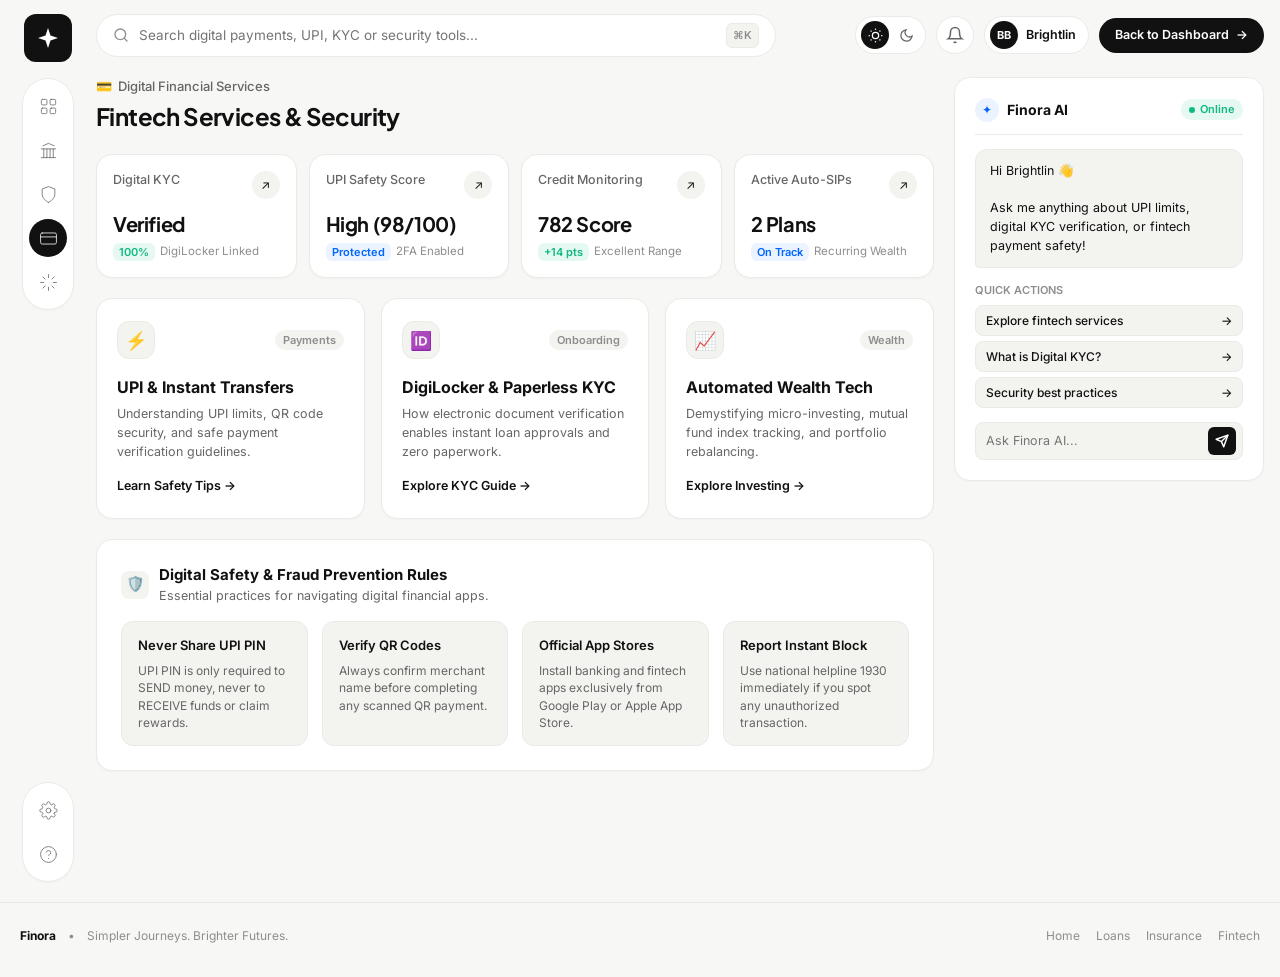
==== commit abd2cc72: "refactor: separate CSS into dedicated page stylesheets (home.css, fintech.css) and eliminate all inl" ====
--- a/fintech.html
+++ b/fintech.html
@@ -8,7 +8,7 @@
   <title>Fintech Services — Finora | AI-Powered Financial Journeys</title>
   
   <!-- Core & Responsive Stylesheets -->
-  <link rel="stylesheet" href="css/style.css">
+  <link rel="stylesheet" href="css/fintech.css">
   <link rel="stylesheet" href="css/responsive.css">
 </head>
 <body>
--- a/css/fintech.css
+++ b/css/fintech.css
@@ -0,0 +1,823 @@
+/* ==========================================================================
+   FINORA FINTECH SERVICES STYLESHEET
+   Dedicated stylesheet for Fintech & Digital Security Services
+   ========================================================================== */
+
+@import url('https://fonts.googleapis.com/css2?family=Inter:wght@300;400;500;600;700;800&family=Plus+Jakarta+Sans:wght@400;500;600;700;800&display=swap');
+
+/* --------------------------------------------------------------------------
+   1. CSS VARIABLES & DESIGN TOKENS
+   -------------------------------------------------------------------------- */
+:root {
+  --bg-app: #F7F7F5;
+  --bg-surface: #FFFFFF;
+  --bg-surface-subtle: #F3F3F0;
+  --bg-surface-hover: #ECECE8;
+  --bg-pill: #FFFFFF;
+  --bg-pill-active: #111111;
+
+  --text-primary: #111111;
+  --text-secondary: #666666;
+  --text-muted: #8E8E8E;
+  --text-light: #B5B5B5;
+  --text-inverse: #FFFFFF;
+
+  --btn-primary-bg: #111111;
+  --btn-primary-text: #FFFFFF;
+  --btn-primary-hover: #262626;
+
+  --btn-secondary-bg: #FFFFFF;
+  --btn-secondary-border: #E2E2DC;
+  --btn-secondary-text: #111111;
+  --btn-secondary-hover: #F7F7F5;
+
+  --accent-blue: #0066FF;
+  --accent-blue-subtle: rgba(0, 102, 255, 0.08);
+  --accent-emerald: #10B981;
+  --accent-emerald-subtle: rgba(16, 185, 129, 0.1);
+  --accent-amber: #F59E0B;
+  --accent-amber-subtle: rgba(245, 158, 11, 0.1);
+  --accent-rose: #EF4444;
+  --accent-rose-subtle: rgba(239, 68, 68, 0.1);
+
+  --border-subtle: #EAEAE6;
+  --border-default: #E2E2DC;
+  --border-strong: #D1D1C7;
+  --border-focus: #111111;
+
+  --shadow-xs: 0 1px 2px rgba(0, 0, 0, 0.03);
+  --shadow-sm: 0 1px 3px rgba(0, 0, 0, 0.04);
+  --shadow-md: 0 4px 14px rgba(0, 0, 0, 0.04);
+
+  --radius-xs: 6px;
+  --radius-sm: 8px;
+  --radius-md: 12px;
+  --radius-lg: 16px;
+  --radius-full: 9999px;
+
+  --font-base: 'Inter', sans-serif;
+  --font-display: 'Plus Jakarta Sans', sans-serif;
+
+  --ai-panel-width: 340px;
+  --container-max: 1540px;
+  --trans-fast: 0.14s ease;
+  --trans-smooth: 0.24s cubic-bezier(0.16, 1, 0.3, 1);
+}
+
+[data-theme="dark"] {
+  --bg-app: #0C0D11;
+  --bg-surface: #14161E;
+  --bg-surface-subtle: #1C1E29;
+  --bg-surface-hover: #242735;
+  --text-primary: #F3F4F6;
+  --text-secondary: #9CA3AF;
+  --text-muted: #6B7280;
+  --border-subtle: #232736;
+  --border-default: #2B2F40;
+  --btn-primary-bg: #F3F4F6;
+  --btn-primary-text: #0C0D11;
+}
+
+*, *::before, *::after {
+  box-sizing: border-box;
+  margin: 0;
+  padding: 0;
+}
+
+html {
+  font-size: 15px;
+  scroll-behavior: smooth;
+}
+
+body {
+  font-family: var(--font-base);
+  background-color: var(--bg-app);
+  color: var(--text-primary);
+  line-height: 1.5;
+  min-height: 100vh;
+}
+
+a {
+  color: inherit;
+  text-decoration: none;
+}
+
+button, input {
+  font-family: inherit;
+  font-size: inherit;
+  color: inherit;
+  border: none;
+  background: none;
+  outline: none;
+}
+
+/* App Viewport */
+.app-container {
+  min-height: 100vh;
+  display: flex;
+  flex-direction: column;
+}
+
+.dashboard-viewport {
+  display: flex;
+  width: 100%;
+  max-width: var(--container-max);
+  margin: 0 auto;
+  padding: 16px 20px 24px;
+  gap: 20px;
+  flex: 1;
+}
+
+/* Sidebar Dock */
+.sidebar-dock {
+  width: 64px;
+  display: flex;
+  flex-direction: column;
+  align-items: center;
+  gap: 16px;
+  position: sticky;
+  top: 16px;
+  height: calc(100vh - 32px);
+  z-index: 50;
+}
+
+.sidebar-logo-pill {
+  width: 48px;
+  height: 48px;
+  border-radius: var(--radius-md);
+  background: var(--btn-primary-bg);
+  color: var(--btn-primary-text);
+  display: flex;
+  align-items: center;
+  justify-content: center;
+}
+
+.sidebar-logo-svg {
+  width: 24px;
+  height: 24px;
+}
+
+.sidebar-nav-container, .sidebar-footer-nav {
+  width: 52px;
+  background: var(--bg-surface);
+  border: 1px solid var(--border-subtle);
+  border-radius: var(--radius-full);
+  padding: 8px 0;
+  display: flex;
+  flex-direction: column;
+  align-items: center;
+  gap: 6px;
+  box-shadow: var(--shadow-xs);
+}
+
+.sidebar-footer-nav {
+  margin-top: auto;
+}
+
+.sidebar-btn {
+  width: 38px;
+  height: 38px;
+  border-radius: var(--radius-full);
+  display: flex;
+  align-items: center;
+  justify-content: center;
+  color: var(--text-secondary);
+  transition: all var(--trans-fast);
+}
+
+.sidebar-btn:hover {
+  color: var(--text-primary);
+  background: var(--bg-surface-subtle);
+}
+
+.sidebar-btn.active {
+  background: var(--text-primary);
+  color: var(--bg-surface);
+}
+
+[data-theme="dark"] .sidebar-btn.active {
+  background: #FFFFFF;
+  color: #111111;
+}
+
+.sidebar-btn svg {
+  width: 19px;
+  height: 19px;
+}
+
+/* Main Flow */
+.dashboard-main-flow {
+  flex: 1;
+  display: flex;
+  flex-direction: column;
+  gap: 20px;
+  min-width: 0;
+}
+
+.top-pill-header {
+  display: flex;
+  align-items: center;
+  justify-content: space-between;
+  gap: 16px;
+}
+
+.header-left-search {
+  flex: 1;
+  max-width: 680px;
+}
+
+.search-pill-container {
+  display: flex;
+  align-items: center;
+  background: var(--bg-surface);
+  border: 1px solid var(--border-subtle);
+  border-radius: var(--radius-full);
+  padding: 8px 16px;
+  gap: 10px;
+}
+
+.search-pill-icon {
+  width: 16px;
+  height: 16px;
+  color: var(--text-muted);
+}
+
+.search-pill-input {
+  flex: 1;
+  font-size: 13.5px;
+}
+
+.search-shortcut-badge {
+  font-size: 11px;
+  font-weight: 600;
+  color: var(--text-muted);
+  background: var(--bg-surface-subtle);
+  padding: 3px 6px;
+  border-radius: var(--radius-xs);
+  border: 1px solid var(--border-subtle);
+}
+
+.header-right-actions {
+  display: flex;
+  align-items: center;
+  gap: 10px;
+}
+
+.theme-pill-toggle {
+  display: flex;
+  align-items: center;
+  background: var(--bg-surface);
+  border: 1px solid var(--border-subtle);
+  border-radius: var(--radius-full);
+  padding: 4px 5px;
+  gap: 3px;
+}
+
+.theme-mode-btn {
+  width: 28px;
+  height: 28px;
+  border-radius: var(--radius-full);
+  display: flex;
+  align-items: center;
+  justify-content: center;
+  color: var(--text-secondary);
+}
+
+.theme-mode-btn.active {
+  background: var(--btn-primary-bg);
+  color: var(--btn-primary-text);
+}
+
+.header-icon-pill {
+  width: 38px;
+  height: 38px;
+  border-radius: var(--radius-full);
+  background: var(--bg-surface);
+  border: 1px solid var(--border-subtle);
+  display: flex;
+  align-items: center;
+  justify-content: center;
+  color: var(--text-secondary);
+}
+
+.user-profile-pill {
+  display: flex;
+  align-items: center;
+  background: var(--bg-surface);
+  border: 1px solid var(--border-subtle);
+  border-radius: var(--radius-full);
+  padding: 4px 12px 4px 5px;
+  gap: 8px;
+  cursor: pointer;
+}
+
+.user-avatar-circle {
+  width: 28px;
+  height: 28px;
+  border-radius: var(--radius-full);
+  background: var(--text-primary);
+  color: var(--bg-surface);
+  font-size: 11px;
+  font-weight: 700;
+  display: flex;
+  align-items: center;
+  justify-content: center;
+}
+
+.user-pill-name {
+  font-size: 12.5px;
+  font-weight: 600;
+}
+
+.header-action-btn-black {
+  display: inline-flex;
+  align-items: center;
+  gap: 7px;
+  background: var(--btn-primary-bg);
+  color: var(--btn-primary-text);
+  padding: 8px 16px;
+  border-radius: var(--radius-full);
+  font-size: 12.5px;
+  font-weight: 600;
+}
+
+/* 2-Column Grid */
+.dashboard-grid-container {
+  display: grid;
+  grid-template-columns: 1fr var(--ai-panel-width);
+  gap: 20px;
+  align-items: start;
+}
+
+.dashboard-center-column {
+  display: flex;
+  flex-direction: column;
+  gap: 20px;
+  min-width: 0;
+}
+
+.dashboard-right-column {
+  display: flex;
+  flex-direction: column;
+  gap: 20px;
+  position: sticky;
+  top: 16px;
+}
+
+.dashboard-heading-row {
+  display: flex;
+  align-items: flex-end;
+  justify-content: space-between;
+}
+
+.dashboard-heading-group {
+  display: flex;
+  flex-direction: column;
+  gap: 2px;
+}
+
+.dashboard-greeting-eyebrow {
+  font-size: 13px;
+  font-weight: 500;
+  color: var(--text-secondary);
+  display: flex;
+  align-items: center;
+  gap: 6px;
+}
+
+.dashboard-page-title {
+  font-family: var(--font-display);
+  font-size: 24px;
+  font-weight: 700;
+  letter-spacing: -0.025em;
+}
+
+/* Metrics Row */
+.metrics-row-grid {
+  display: grid;
+  grid-template-columns: repeat(4, 1fr);
+  gap: 16px;
+}
+
+.metric-card {
+  background: var(--bg-surface);
+  border: 1px solid var(--border-subtle);
+  border-radius: var(--radius-lg);
+  padding: 18px 20px;
+  display: flex;
+  flex-direction: column;
+  justify-content: space-between;
+  min-height: 124px;
+  box-shadow: var(--shadow-xs);
+}
+
+.metric-card-top {
+  display: flex;
+  align-items: flex-start;
+  justify-content: space-between;
+}
+
+.metric-label {
+  font-size: 12.5px;
+  font-weight: 500;
+  color: var(--text-secondary);
+}
+
+.metric-arrow-badge {
+  width: 28px;
+  height: 28px;
+  border-radius: var(--radius-full);
+  background: var(--bg-surface-subtle);
+  display: flex;
+  align-items: center;
+  justify-content: center;
+  font-size: 12px;
+}
+
+.metric-value-group {
+  margin-top: 8px;
+  display: flex;
+  flex-direction: column;
+  gap: 4px;
+}
+
+.metric-main-value {
+  font-family: var(--font-display);
+  font-size: 22px;
+  font-weight: 700;
+  letter-spacing: -0.02em;
+}
+
+.metric-sub-delta {
+  display: inline-flex;
+  align-items: center;
+  gap: 5px;
+  font-size: 11.5px;
+  color: var(--text-muted);
+}
+
+.metric-delta-tag {
+  font-size: 11px;
+  font-weight: 600;
+  padding: 1px 6px;
+  border-radius: var(--radius-xs);
+}
+
+.metric-delta-tag.tag-green {
+  background: var(--accent-emerald-subtle);
+  color: var(--accent-emerald);
+}
+
+.metric-delta-tag.tag-blue {
+  background: var(--accent-blue-subtle);
+  color: var(--accent-blue);
+}
+
+/* Product Cards */
+.product-areas-grid {
+  display: grid;
+  grid-template-columns: repeat(3, 1fr);
+  gap: 16px;
+}
+
+.product-saas-card {
+  background: var(--bg-surface);
+  border: 1px solid var(--border-subtle);
+  border-radius: var(--radius-lg);
+  padding: 22px 20px;
+  display: flex;
+  flex-direction: column;
+  justify-content: space-between;
+  gap: 16px;
+  box-shadow: var(--shadow-xs);
+}
+
+.product-card-top-row {
+  display: flex;
+  align-items: center;
+  justify-content: space-between;
+}
+
+.product-icon-wrap {
+  width: 38px;
+  height: 38px;
+  border-radius: var(--radius-md);
+  background: var(--bg-surface-subtle);
+  border: 1px solid var(--border-subtle);
+  display: flex;
+  align-items: center;
+  justify-content: center;
+  font-size: 18px;
+}
+
+.product-badge-subtle {
+  font-size: 11px;
+  font-weight: 600;
+  color: var(--text-muted);
+  background: var(--bg-surface-subtle);
+  padding: 2px 8px;
+  border-radius: var(--radius-full);
+}
+
+.product-card-body {
+  display: flex;
+  flex-direction: column;
+  gap: 6px;
+}
+
+.product-card-title {
+  font-size: 16px;
+  font-weight: 700;
+}
+
+.product-card-desc {
+  font-size: 12.5px;
+  color: var(--text-secondary);
+  line-height: 1.5;
+}
+
+.product-card-action-link {
+  font-size: 12.5px;
+  font-weight: 600;
+  color: var(--text-primary);
+}
+
+/* Transparency Section */
+.transparency-clean-card {
+  background: var(--bg-surface);
+  border: 1px solid var(--border-subtle);
+  border-radius: var(--radius-lg);
+  padding: 24px;
+  box-shadow: var(--shadow-xs);
+  display: flex;
+  flex-direction: column;
+  gap: 16px;
+}
+
+.transparency-header {
+  display: flex;
+  align-items: center;
+  gap: 10px;
+}
+
+.transparency-icon {
+  width: 28px;
+  height: 28px;
+  border-radius: var(--radius-sm);
+  background: var(--bg-surface-subtle);
+  display: flex;
+  align-items: center;
+  justify-content: center;
+}
+
+.transparency-title {
+  font-size: 15px;
+  font-weight: 700;
+}
+
+.transparency-sub {
+  font-size: 12.5px;
+  color: var(--text-secondary);
+}
+
+.transparency-grid-4 {
+  display: grid;
+  grid-template-columns: repeat(4, 1fr);
+  gap: 14px;
+}
+
+.transparency-item {
+  background: var(--bg-surface-subtle);
+  border: 1px solid var(--border-subtle);
+  border-radius: var(--radius-md);
+  padding: 14px 16px;
+  display: flex;
+  flex-direction: column;
+  gap: 6px;
+}
+
+.transparency-item-title {
+  font-size: 13px;
+  font-weight: 600;
+}
+
+.transparency-item-desc {
+  font-size: 12px;
+  color: var(--text-secondary);
+  line-height: 1.45;
+}
+
+/* AI Companion Card */
+.ai-companion-card {
+  background: var(--bg-surface);
+  border: 1px solid var(--border-subtle);
+  border-radius: var(--radius-lg);
+  padding: 20px;
+  display: flex;
+  flex-direction: column;
+  gap: 14px;
+  box-shadow: var(--shadow-xs);
+}
+
+.ai-card-header {
+  display: flex;
+  align-items: center;
+  justify-content: space-between;
+  padding-bottom: 12px;
+  border-bottom: 1px solid var(--border-subtle);
+}
+
+.ai-header-brand {
+  display: flex;
+  align-items: center;
+  gap: 8px;
+}
+
+.ai-sparkle-dot {
+  width: 24px;
+  height: 24px;
+  border-radius: var(--radius-full);
+  background: var(--accent-blue-subtle);
+  color: var(--accent-blue);
+  display: flex;
+  align-items: center;
+  justify-content: center;
+  font-size: 12px;
+}
+
+.ai-card-title {
+  font-size: 14px;
+  font-weight: 700;
+}
+
+.ai-status-badge {
+  display: inline-flex;
+  align-items: center;
+  gap: 5px;
+  font-size: 11px;
+  font-weight: 600;
+  color: var(--accent-emerald);
+  background: var(--accent-emerald-subtle);
+  padding: 2px 8px;
+  border-radius: var(--radius-full);
+}
+
+.ai-status-pulse {
+  width: 6px;
+  height: 6px;
+  border-radius: var(--radius-full);
+  background: var(--accent-emerald);
+}
+
+.ai-dialogue-body {
+  display: flex;
+  flex-direction: column;
+  gap: 10px;
+  max-height: 230px;
+  overflow-y: auto;
+}
+
+.ai-msg-bubble {
+  background: var(--bg-surface-subtle);
+  border: 1px solid var(--border-subtle);
+  border-radius: var(--radius-md) var(--radius-md) var(--radius-md) 4px;
+  padding: 12px 14px;
+  font-size: 12.5px;
+  line-height: 1.5;
+}
+
+.user-msg-bubble {
+  background: var(--btn-primary-bg);
+  color: var(--btn-primary-text);
+  border-radius: var(--radius-md) var(--radius-md) 4px var(--radius-md);
+  padding: 10px 14px;
+  font-size: 12.5px;
+  align-self: flex-end;
+  max-width: 90%;
+}
+
+.ai-chips-container {
+  display: flex;
+  flex-direction: column;
+  gap: 6px;
+}
+
+.ai-chips-label {
+  font-size: 11px;
+  font-weight: 600;
+  color: var(--text-muted);
+  text-transform: uppercase;
+}
+
+.ai-chips-list {
+  display: flex;
+  flex-direction: column;
+  gap: 5px;
+}
+
+.ai-chip-pill {
+  background: var(--bg-surface-subtle);
+  border: 1px solid var(--border-subtle);
+  border-radius: var(--radius-sm);
+  padding: 7px 10px;
+  font-size: 12px;
+  font-weight: 500;
+  display: flex;
+  align-items: center;
+  justify-content: space-between;
+  cursor: pointer;
+}
+
+.ai-chip-pill:hover {
+  background: var(--bg-surface-hover);
+}
+
+.ai-chat-input-form {
+  display: flex;
+  align-items: center;
+  background: var(--bg-surface-subtle);
+  border: 1px solid var(--border-subtle);
+  border-radius: var(--radius-sm);
+  padding: 4px 6px 4px 10px;
+  gap: 6px;
+}
+
+.ai-chat-text-input {
+  flex: 1;
+  font-size: 12.5px;
+}
+
+.ai-send-btn-black {
+  width: 28px;
+  height: 28px;
+  border-radius: var(--radius-xs);
+  background: var(--btn-primary-bg);
+  color: var(--btn-primary-text);
+  display: flex;
+  align-items: center;
+  justify-content: center;
+  cursor: pointer;
+}
+
+/* Footer */
+.dashboard-site-footer {
+  width: 100%;
+  max-width: var(--container-max);
+  margin: 0 auto;
+  padding: 24px 20px 32px;
+  border-top: 1px solid var(--border-subtle);
+  display: flex;
+  align-items: center;
+  justify-content: space-between;
+  font-size: 12px;
+  color: var(--text-muted);
+}
+
+.footer-left-brand {
+  display: flex;
+  align-items: center;
+  gap: 12px;
+}
+
+.footer-brand-title {
+  font-weight: 700;
+  color: var(--text-primary);
+}
+
+.footer-nav-links {
+  display: flex;
+  align-items: center;
+  gap: 16px;
+}
+
+.mobile-bottom-dock {
+  display: none;
+  position: fixed;
+  bottom: 0;
+  left: 0;
+  right: 0;
+  background: var(--bg-surface);
+  border-top: 1px solid var(--border-subtle);
+  padding: 8px 16px 12px;
+  z-index: 900;
+  justify-content: space-around;
+}
+
+.mobile-dock-btn {
+  display: flex;
+  flex-direction: column;
+  align-items: center;
+  gap: 3px;
+  font-size: 10.5px;
+  color: var(--text-secondary);
+}
+
+.mobile-dock-btn.active {
+  color: var(--text-primary);
+  font-weight: 700;
+}
+
+.mobile-dock-btn svg {
+  width: 20px;
+  height: 20px;
+}
